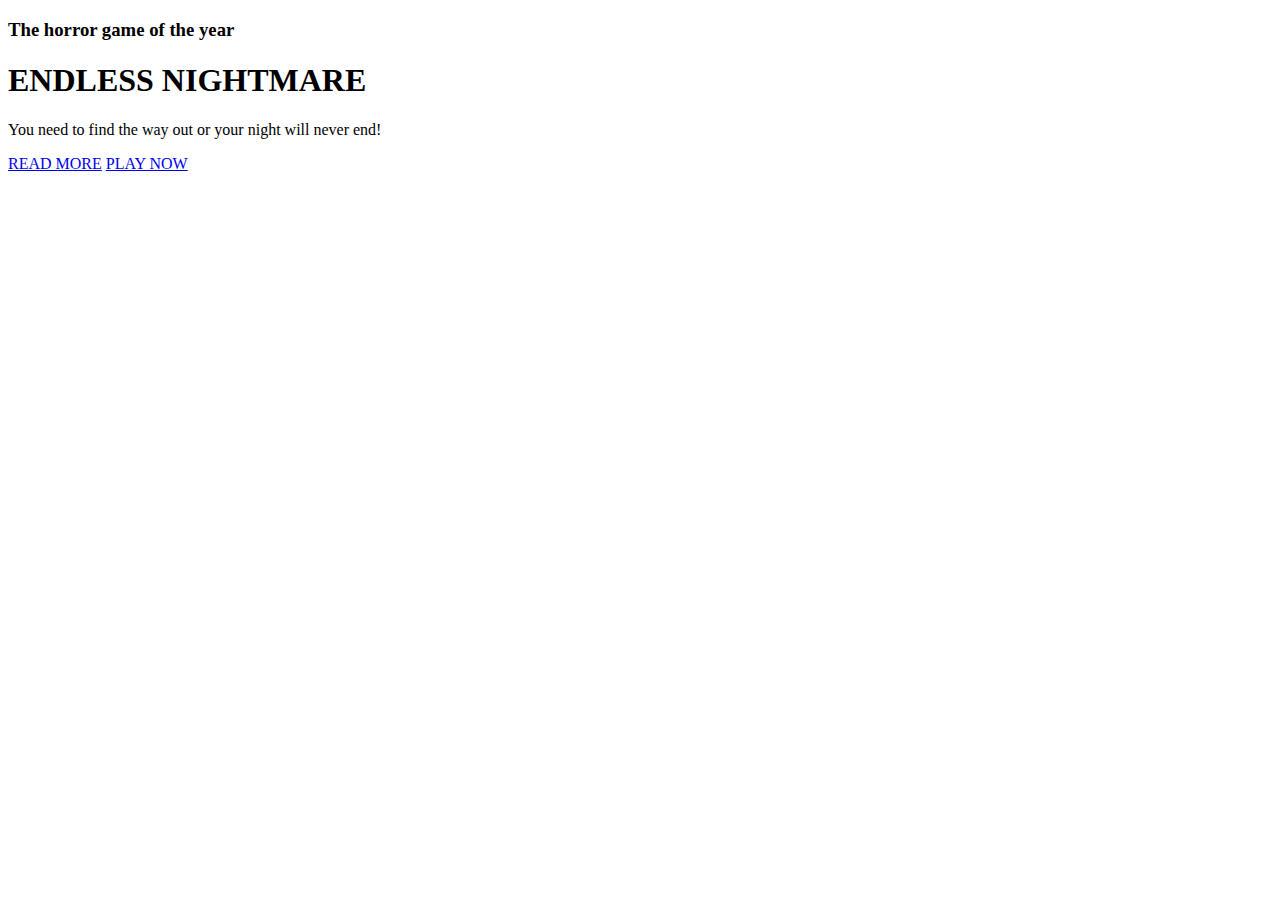
==== challenge 1/index.html @ e6f27ea6 "Changes 1 (organization folders & files,code html)" ====
<!DOCTYPE html>

<html lang="en">
  <head>
    <meta charset="UTF-8" />
    <meta http-equiv="X-UA-Compatible" content="IE=edge" />
    <meta name="viewport" content="width=device-width, initial-scale=1.0" />
    <link.stylesheet />
    <title>Horror Game of the year</title>
  </head>

  <body>
    <div id="text">
      <h3>The <span> horror game </span> of the year</h3>
      <h1>ENDLESS NIGHTMARE</h1>

      <p>You need to find the way out or your night will never end!</p>

      <div id="links">
        <a href="#">READ MORE</a>
        <a href="#">PLAY NOW</a>
      </div>
    </div>
  </body>
</html>
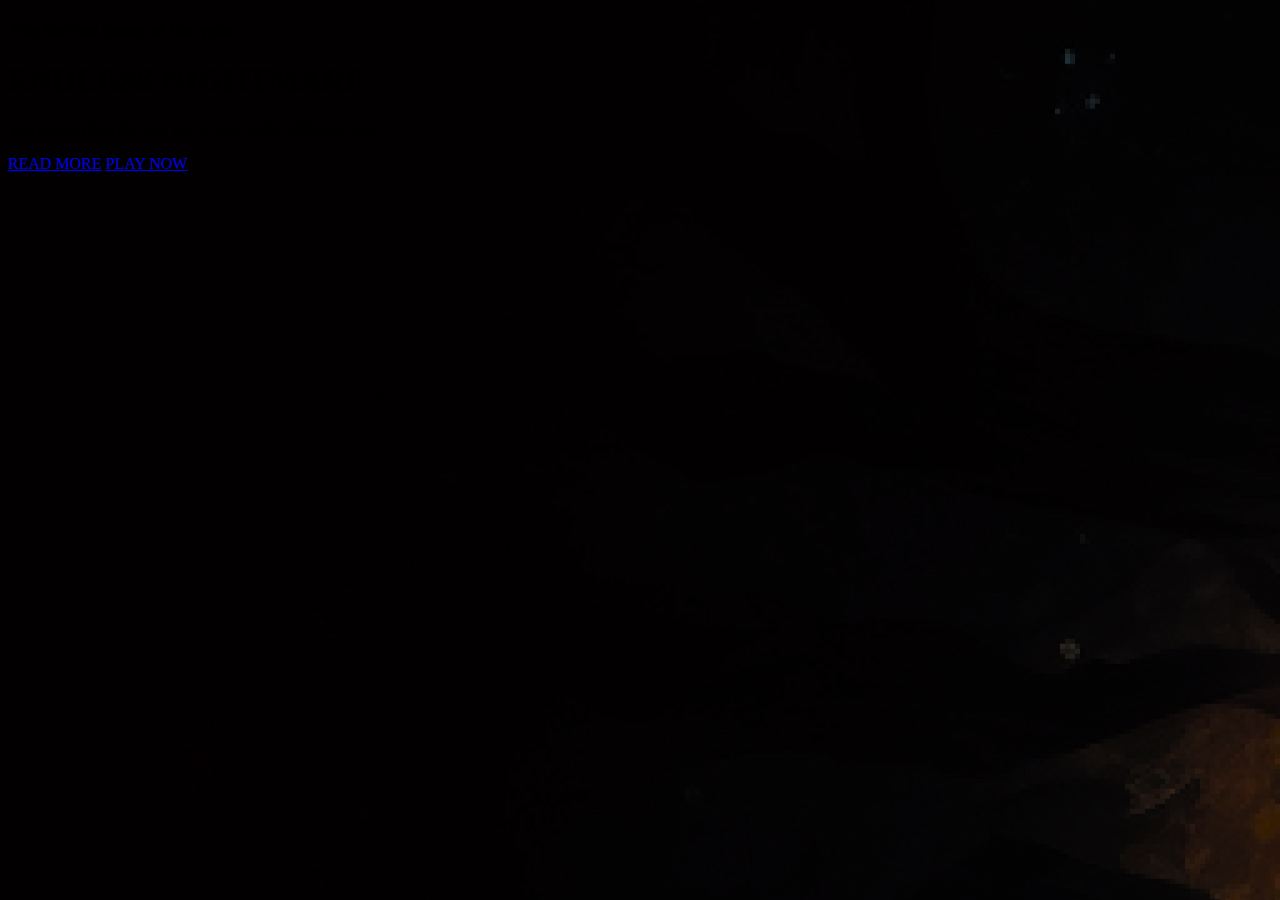
==== commit 3bf873cc: "changes 2 (html,css challenge 1)" ====
--- a/challenge 1/index.html
+++ b/challenge 1/index.html
@@ -5,7 +5,7 @@
     <meta charset="UTF-8" />
     <meta http-equiv="X-UA-Compatible" content="IE=edge" />
     <meta name="viewport" content="width=device-width, initial-scale=1.0" />
-    <link.stylesheet />
+    <link rel="stylesheet" href="./style.css" />
     <title>Horror Game of the year</title>
   </head>
 
--- a/challenge 1/style.css
+++ b/challenge 1/style.css
@@ -0,0 +1,3 @@
+body {
+  background: url(./assets/bg.jpg);
+}
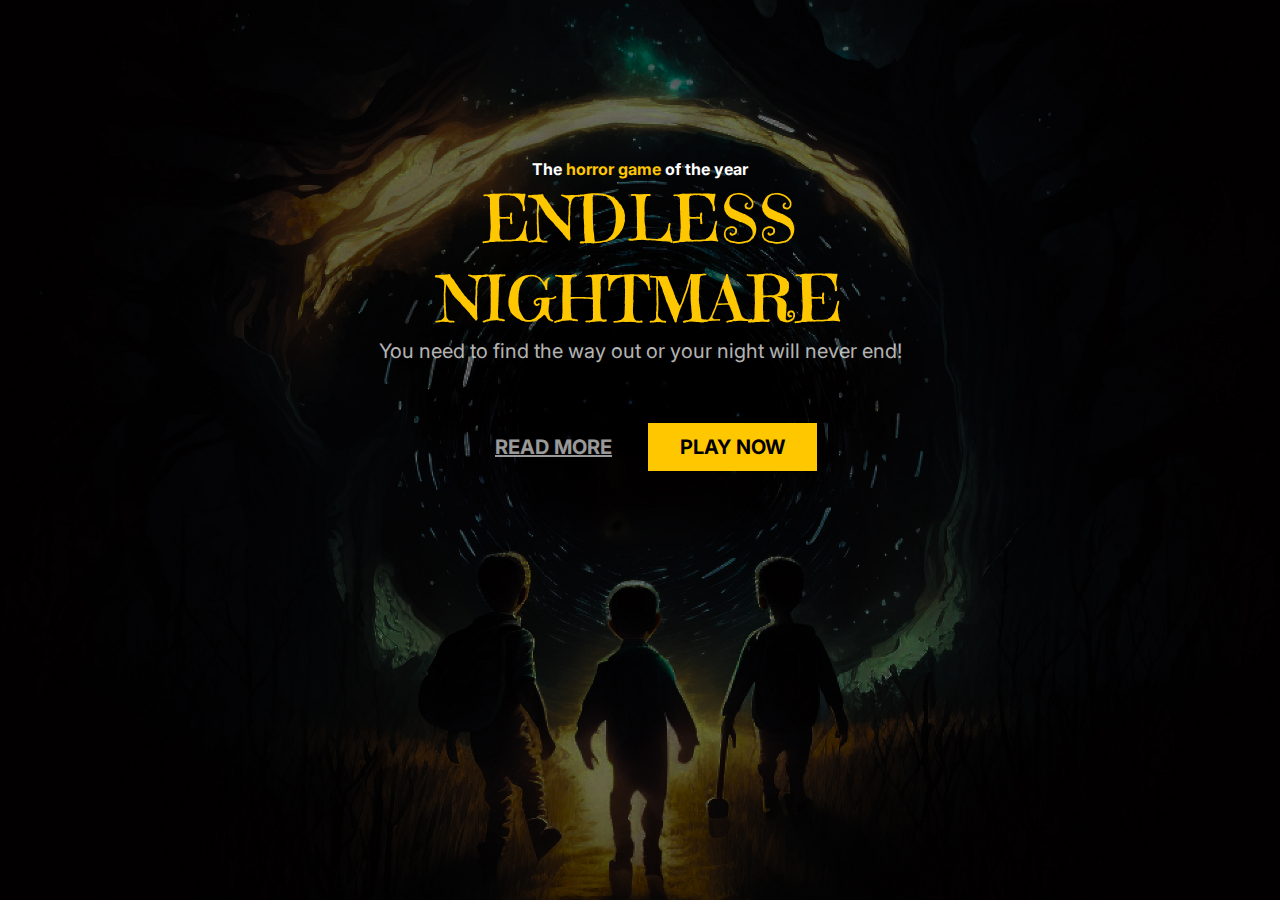
==== commit 005c3420: "changes 3(css,html)" ====
--- a/challenge 1/index.html
+++ b/challenge 1/index.html
@@ -2,6 +2,11 @@
 
 <html lang="en">
   <head>
+  <link rel="preconnect" href="https://fonts.googleapis.com">
+  <link rel="preconnect" href="https://fonts.gstatic.com" crossorigin>
+  <link href="https://fonts.googleapis.com/css2?family=Emilys+Candy&family=Inter:wght@400;700&display=swap" rel="stylesheet">
+
+
     <meta charset="UTF-8" />
     <meta http-equiv="X-UA-Compatible" content="IE=edge" />
     <meta name="viewport" content="width=device-width, initial-scale=1.0" />
@@ -12,13 +17,13 @@
   <body>
     <div id="text">
       <h3>The <span> horror game </span> of the year</h3>
-      <h1>ENDLESS NIGHTMARE</h1>
+      <h1>ENDLESS</br>NIGHTMARE</h1>
 
       <p>You need to find the way out or your night will never end!</p>
 
       <div id="links">
         <a href="#">READ MORE</a>
-        <a href="#">PLAY NOW</a>
+        <a href="#" class="btn-primary">PLAY NOW</a>
       </div>
     </div>
   </body>
--- a/challenge 1/style.css
+++ b/challenge 1/style.css
@@ -1,3 +1,70 @@
+* {
+  margin: 0;
+  box-sizing: border-box;
+  -webkit-font-smoothing: antialiased;
+  -moz-osx-font-smoothing: grayscale;
+}
+
 body {
-  background: url(./assets/bg.jpg);
+  padding-top: 160px;
+  text-align: center;
+  background-image: url(./assets/bg.jpg);
+  background-repeat: no-repeat;
+  background-size: cover;
+  background-position: center;
+  height: 100vh;
+  font-family: "Inter", sans-serif;
 }
+
+h3 {
+  color: white;
+  font-size: 16px;
+  line-height: 19px;
+}
+
+h3 span {
+  color: #ffc700;
+}
+
+h1 {
+  color: #ffc700;
+  font-weight: 400;
+  font-size: 64px;
+  line-height: 80px;
+  font-family: "Emilys Candy", cursive;
+}
+
+p {
+  color: white;
+  font-size: 20px;
+  line-height: 24px;
+  margin-bottom: 72px;
+  opacity: 0.7;
+}
+
+a {
+  color: white;
+  padding: 12px 32px;
+  font-weight: 700;
+  font-size: 20px;
+  line-height: 24px;
+  opacity: 0.6;
+}
+
+a:hover {
+  text-decoration: none;
+  color: black;
+  background-color: #ffc700;
+  opacity: 1;
+  transition: 0.6s;
+}
+.btn-primary {
+  text-decoration: none;
+  color: black;
+  background-color: #ffc700;
+  opacity: 1;
+}
+
+.btn-primary:hover {
+  font-size: 23px;
+}
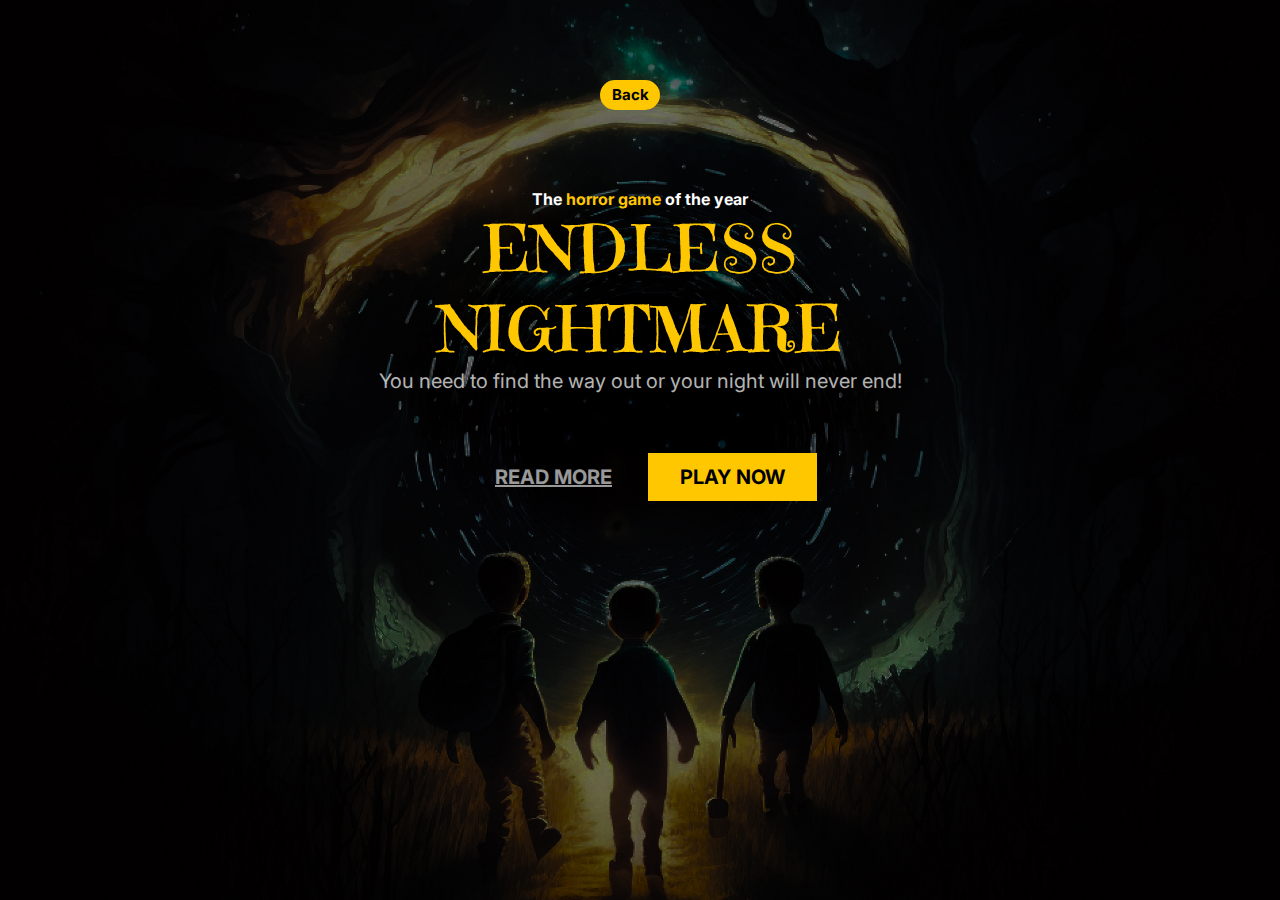
==== commit ceb1c045: "finish" ====
--- a/challenge 1/index.html
+++ b/challenge 1/index.html
@@ -15,6 +15,10 @@
   </head>
 
   <body>
+    <div id="back">
+      <a href="../initial.html">Back</a>
+    </div>
+    
     <div id="text">
       <h3>The <span> horror game </span> of the year</h3>
       <h1>ENDLESS</br>NIGHTMARE</h1>
--- a/challenge 1/style.css
+++ b/challenge 1/style.css
@@ -14,6 +14,40 @@
   background-position: center;
   height: 100vh;
   font-family: "Inter", sans-serif;
+}
+
+#back{
+
+  display:flex;
+  margin:-80px 600px 80px;
+  border-radius: 20px;
+  
+}
+
+#back a{
+  
+  display: flex;
+  justify-content: center;
+  align-items: center;
+
+  height: 30px;
+  width: 60px;
+  padding:8px;
+
+  text-decoration: none;
+  background: none;
+  color:black;
+  background: #ffc700;
+  border-radius: 20px;
+  border:none;
+  font-size: 15px;
+  opacity:1;
+  transition: 0.4s;
+}
+
+#back a:hover{
+
+filter:drop-shadow(0px 0px 8px #000);
 }
 
 h3 {
@@ -49,6 +83,7 @@
   font-size: 20px;
   line-height: 24px;
   opacity: 0.6;
+  transition: 0.4s;
 }
 
 a:hover {
@@ -56,7 +91,7 @@
   color: black;
   background-color: #ffc700;
   opacity: 1;
-  transition: 0.6s;
+  
 }
 .btn-primary {
   text-decoration: none;
